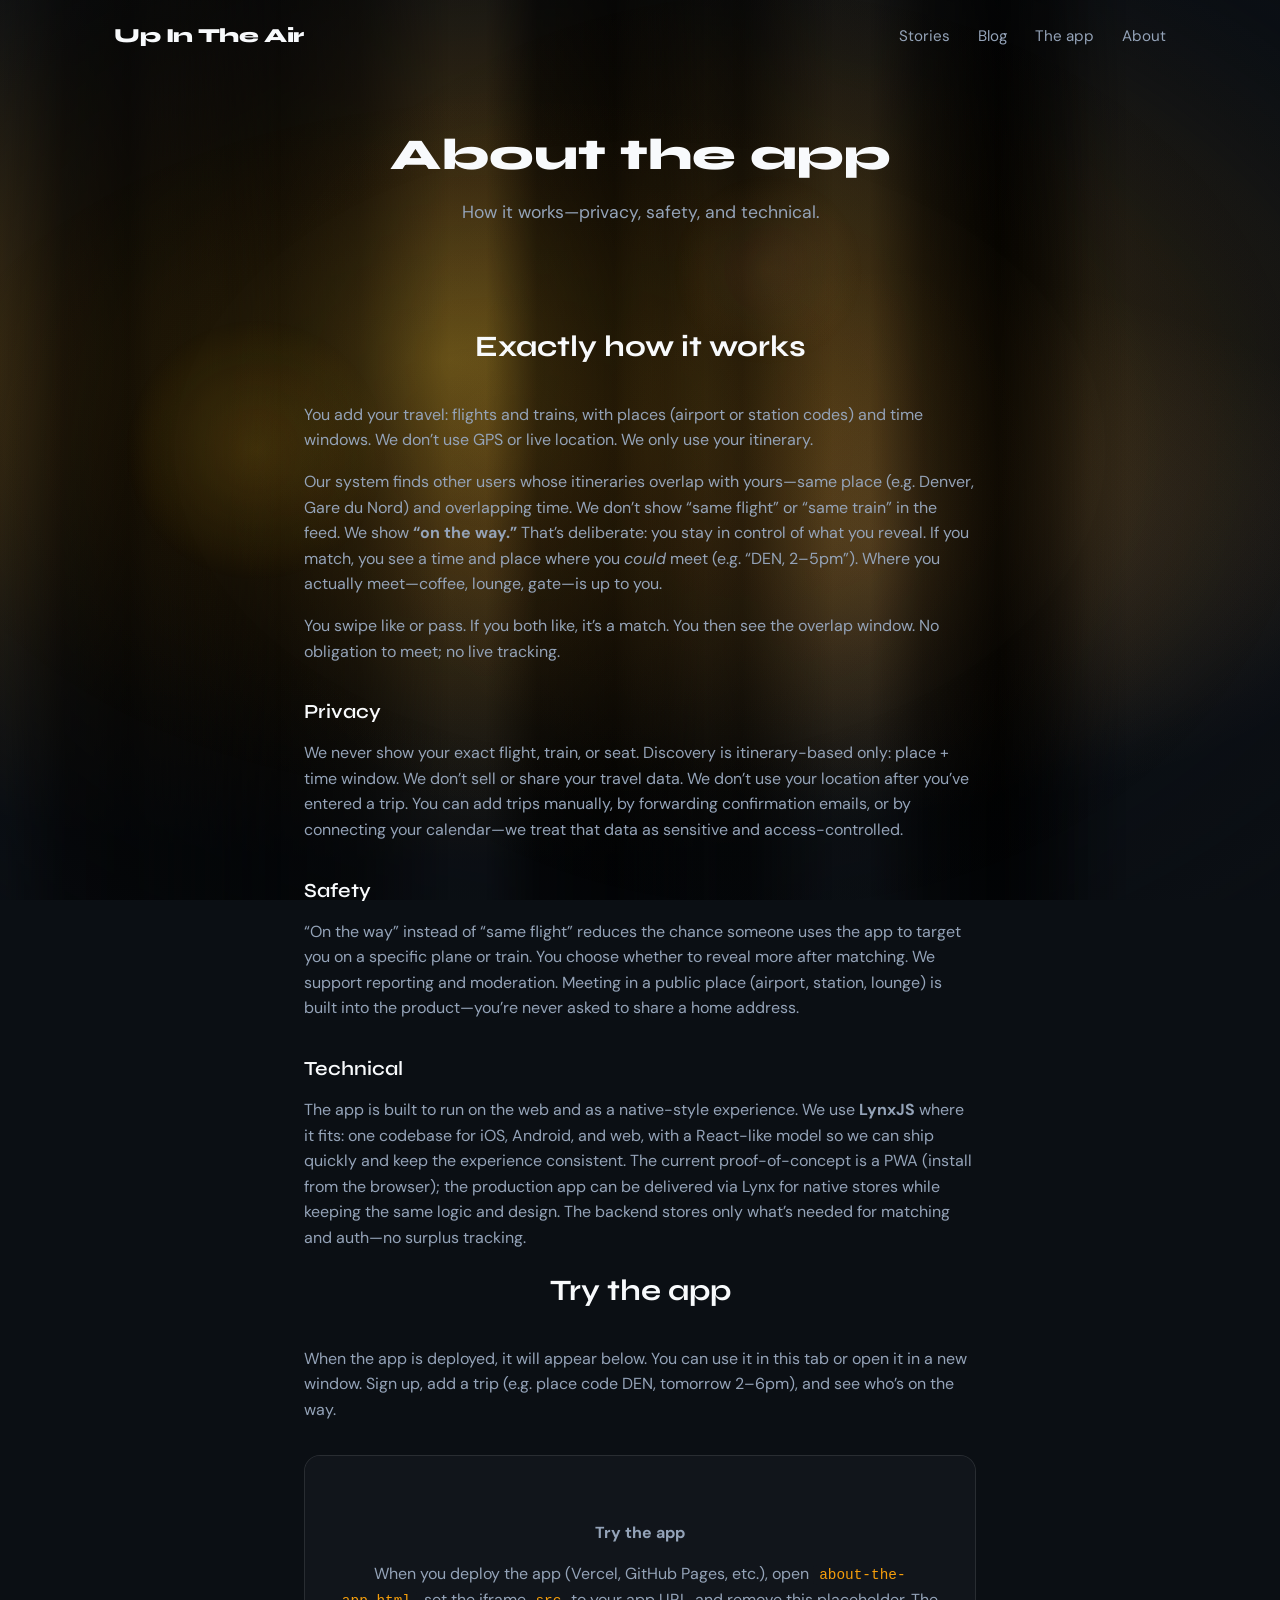
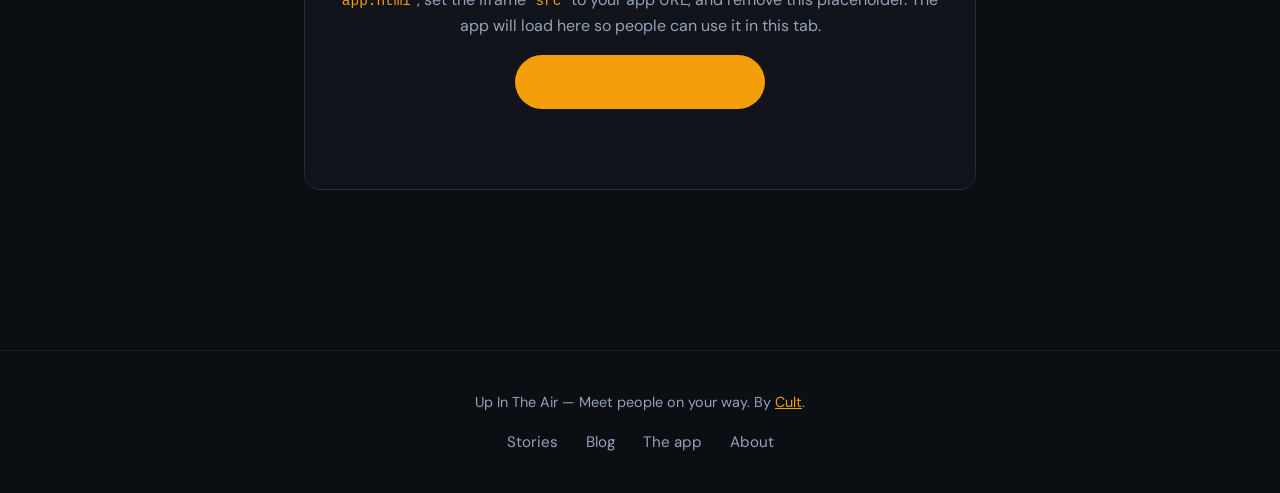
==== about-the-app.html @ 067f7d85 "Add files via upload" ====
<!DOCTYPE html>
<html lang="en">
<head>
  <meta charset="UTF-8" />
  <meta name="viewport" content="width=device-width, initial-scale=1.0" />
  <meta name="theme-color" content="#0c1222" />
  <title>About the app — Up In The Air</title>
  <link rel="preconnect" href="https://fonts.googleapis.com" />
  <link rel="preconnect" href="https://fonts.gstatic.com" crossorigin />
  <link href="https://fonts.googleapis.com/css2?family=Syne:wght@400;600;800&family=DM+Sans:ital,opsz,wght@0,9..40,400;0,9..40,500&display=swap" rel="stylesheet" />
  <link rel="stylesheet" href="styles.css" />
</head>
<body>
  <div class="train-window" aria-hidden="true">
    <div class="train-bg"></div>
    <div class="train-sun"></div>
    <div class="train-trees train-trees--back"><div class="train-trees-inner"></div></div>
    <div class="train-trees train-trees--front"><div class="train-trees-inner"></div></div>
    <div class="train-dapple"></div>
  </div>
  <header class="header">
    <a href="index.html" class="logo">Up In The Air</a>
    <nav class="nav">
      <a href="stories.html">Stories</a>
      <a href="blog.html">Blog</a>
      <a href="about-the-app.html">The app</a>
      <a href="about.html">About</a>
    </nav>
  </header>

  <main>
    <section class="page-hero">
      <h1>About the app</h1>
      <p>How it works—privacy, safety, and technical.</p>
    </section>

    <section class="section">
      <h2>Exactly how it works</h2>
      <p>You add your travel: flights and trains, with places (airport or station codes) and time windows. We don’t use GPS or live location. We only use your itinerary.</p>
      <p>Our system finds other users whose itineraries overlap with yours—same place (e.g. Denver, Gare du Nord) and overlapping time. We don’t show “same flight” or “same train” in the feed. We show <strong>“on the way.”</strong> That’s deliberate: you stay in control of what you reveal. If you match, you see a time and place where you <em>could</em> meet (e.g. “DEN, 2–5pm”). Where you actually meet—coffee, lounge, gate—is up to you.</p>
      <p>You swipe like or pass. If you both like, it’s a match. You then see the overlap window. No obligation to meet; no live tracking.</p>

      <h3>Privacy</h3>
      <p>We never show your exact flight, train, or seat. Discovery is itinerary-based only: place + time window. We don’t sell or share your travel data. We don’t use your location after you’ve entered a trip. You can add trips manually, by forwarding confirmation emails, or by connecting your calendar—we treat that data as sensitive and access-controlled.</p>

      <h3>Safety</h3>
      <p>“On the way” instead of “same flight” reduces the chance someone uses the app to target you on a specific plane or train. You choose whether to reveal more after matching. We support reporting and moderation. Meeting in a public place (airport, station, lounge) is built into the product—you’re never asked to share a home address.</p>

      <h3>Technical</h3>
      <p>The app is built to run on the web and as a native-style experience. We use <strong>LynxJS</strong> where it fits: one codebase for iOS, Android, and web, with a React-like model so we can ship quickly and keep the experience consistent. The current proof-of-concept is a PWA (install from the browser); the production app can be delivered via Lynx for native stores while keeping the same logic and design. The backend stores only what’s needed for matching and auth—no surplus tracking.</p>

      <h2 id="try">Try the app</h2>
      <p>When the app is deployed, it will appear below. You can use it in this tab or open it in a new window. Sign up, add a trip (e.g. place code DEN, tomorrow 2–6pm), and see who’s on the way.</p>

      <div class="app-embed-wrap">
        <!-- When the app is deployed, add its URL below and remove the placeholder div. -->
        <div class="app-embed-placeholder" id="app-placeholder">
          <p><strong>Try the app</strong></p>
          <p>When you deploy the app (Vercel, GitHub Pages, etc.), open <code>about-the-app.html</code>, set the iframe <code>src</code> to your app URL, and remove this placeholder. The app will load here so people can use it in this tab.</p>
          <p><a href="index.html#coming" class="btn">Get notified when it’s live</a></p>
        </div>
        <!-- <iframe title="Up In The Air app" src="https://your-app-url.vercel.app"></iframe> -->
      </div>
    </section>
  </main>

  <footer class="footer">
    <p>Up In The Air — Meet people on your way. By <a href="about.html" style="color: var(--accent);">Cult</a>.</p>
    <nav class="nav">
      <a href="stories.html">Stories</a>
      <a href="blog.html">Blog</a>
      <a href="about-the-app.html">The app</a>
      <a href="about.html">About</a>
    </nav>
  </footer>
</body>
</html>
---- styles.css ----
:root {
  --bg: #0b0f14;
  --bg-soft: #0e1218;
  --surface: #11151b;
  --surface-hover: #1a2332;
  --text: #f8fafc;
  --muted: #94a3b8;
  --accent: #f59e0b;
  --accent-soft: rgba(245, 158, 11, 0.15);
  --font-display: 'Syne', system-ui, sans-serif;
  --font-body: 'DM Sans', system-ui, sans-serif;
}

* {
  box-sizing: border-box;
}

html {
  scroll-behavior: smooth;
}

body {
  margin: 0;
  font-family: var(--font-body);
  font-size: 1rem;
  line-height: 1.6;
  color: var(--text);
  background: var(--bg);
  -webkit-font-smoothing: antialiased;
  position: relative;
  min-height: 100vh;
}

/* Train window: sun through trees — warm light + moving shadow forms */
.train-window {
  position: fixed;
  inset: 0;
  z-index: -2;
  overflow: hidden;
  pointer-events: none;
}

/* Sun: warm glow coming through the “window” */
.train-bg {
  position: absolute;
  inset: 0;
  background: var(--bg);
}

.train-sun {
  position: absolute;
  inset: 0;
  background:
    radial-gradient(
      ellipse 120% 80% at 35% 40%,
      rgba(251, 191, 36, 0.35) 0%,
      rgba(245, 158, 11, 0.2) 25%,
      rgba(245, 158, 11, 0.08) 50%,
      transparent 70%
    ),
    radial-gradient(
      ellipse 80% 60% at 70% 60%,
      rgba(253, 186, 116, 0.15) 0%,
      transparent 50%
    );
}

/* Tree shadows: dark bands with soft edges. Transparent = gap where light comes through. */
.train-trees {
  position: absolute;
  inset: 0;
  width: 100%;
  height: 100%;
  overflow: hidden;
}

.train-trees-inner {
  position: absolute;
  left: 0;
  top: 0;
  height: 100%;
  width: 200%;
  will-change: transform;
}

/* Back trees: slower, softer, wider “trunks” */
/* Repeat unit = 50% of inner (= 1 viewport) for seamless loop */
.train-trees--back .train-trees-inner {
  background-size: 50% 100%;
  background-repeat: repeat-x;
  background-image:
    linear-gradient(90deg,
      transparent 0%, transparent 12%,
      rgba(0, 0, 0, 0.5) 18%, rgba(0, 0, 0, 0.65) 22%, rgba(0, 0, 0, 0.5) 28%,
      transparent 35%, transparent 48%,
      rgba(0, 0, 0, 0.45) 52%, rgba(0, 0, 0, 0.6) 58%,
      transparent 65%, transparent 72%,
      rgba(0, 0, 0, 0.55) 78%, rgba(0, 0, 0, 0.4) 82%,
      transparent 88%, transparent 100%
    );
  animation: train-slide 24s linear infinite;
}

/* Front trees: faster */
.train-trees--front .train-trees-inner {
  background-size: 50% 100%;
  background-repeat: repeat-x;
  background-image:
    linear-gradient(90deg,
      transparent 0%,
      rgba(0, 0, 0, 0.55) 5%, rgba(0, 0, 0, 0.7) 10%, rgba(0, 0, 0, 0.5) 15%,
      transparent 22%, transparent 38%,
      rgba(0, 0, 0, 0.6) 42%, rgba(0, 0, 0, 0.75) 48%,
      transparent 55%, transparent 68%,
      rgba(0, 0, 0, 0.5) 72%, rgba(0, 0, 0, 0.65) 78%,
      transparent 85%, transparent 100%
    );
  animation: train-slide 14s linear infinite;
}

/* Dappled light: soft moving spots (sun through leaves) */
.train-dapple {
  position: absolute;
  inset: 0;
  width: 200%;
  height: 100%;
  background-size: 50% 100%;
  background-repeat: repeat-x;
  background-image: radial-gradient(circle at 20% 50%, rgba(251, 191, 36, 0.16) 0%, transparent 12%),
    radial-gradient(circle at 60% 30%, rgba(253, 186, 116, 0.1) 0%, transparent 10%);
  animation: train-slide 20s linear infinite;
  opacity: 0.9;
}

@keyframes train-slide {
  0% { transform: translateX(0); }
  100% { transform: translateX(-50%); }
}

@media (prefers-reduced-motion: reduce) {
  .train-trees-inner,
  .train-dapple {
    animation: none;
  }
  .train-sun {
    opacity: 0.8;
  }
}

/* Fluid overlay: soft warmth, no hard edges */
body::before {
  content: '';
  position: fixed;
  inset: 0;
  z-index: -1;
  background:
    radial-gradient(ellipse 120% 100% at 40% 50%, rgba(245, 158, 11, 0.06) 0%, transparent 40%),
    radial-gradient(ellipse 100% 120% at 60% 50%, rgba(245, 158, 11, 0.03) 0%, transparent 45%);
  pointer-events: none;
}

/* Fluid edge: very soft, gradual blend — no block, just a gentle fade */
body::after {
  content: '';
  position: fixed;
  inset: 0;
  z-index: -1;
  background: radial-gradient(
    ellipse 90% 85% at 50% 50%,
    transparent 0%,
    transparent 40%,
    rgba(11, 15, 20, 0.08) 55%,
    rgba(11, 15, 20, 0.18) 70%,
    rgba(11, 15, 20, 0.32) 82%,
    rgba(11, 15, 20, 0.45) 92%,
    rgba(11, 15, 20, 0.55) 100%
  );
  pointer-events: none;
}

/* Header */
.header {
  display: flex;
  align-items: center;
  justify-content: space-between;
  padding: 1.25rem 1.5rem;
  max-width: 1100px;
  margin: 0 auto;
  position: relative;
  z-index: 10;
}

.logo {
  font-family: var(--font-display);
  font-weight: 800;
  font-size: 1.25rem;
  letter-spacing: -0.02em;
  color: var(--text);
  text-decoration: none;
  transition: color 0.2s;
}

.logo:hover {
  color: var(--accent);
}

.nav {
  display: flex;
  gap: 1.75rem;
  flex-wrap: wrap;
}

.nav a {
  color: var(--muted);
  text-decoration: none;
  font-size: 0.95rem;
  transition: color 0.2s, transform 0.2s;
}

.nav a:hover {
  color: var(--accent);
  transform: translateY(-1px);
}

/* Hero */
.hero {
  padding: 5rem 1.5rem 6rem;
  max-width: 720px;
  margin: 0 auto;
  text-align: center;
  position: relative;
}

.hero h1 {
  font-family: var(--font-display);
  font-size: clamp(2.75rem, 7vw, 4rem);
  font-weight: 800;
  letter-spacing: -0.03em;
  line-height: 1.08;
  margin: 0 0 1.5rem 0;
  background: linear-gradient(180deg, var(--text) 0%, var(--muted) 100%);
  -webkit-background-clip: text;
  -webkit-text-fill-color: transparent;
  background-clip: text;
}

.hero-tagline {
  font-size: 1.25rem;
  color: var(--muted);
  line-height: 1.65;
  margin: 0 0 2rem 0;
}

.hero-cta {
  margin: 0;
}

/* Buttons */
.btn {
  display: inline-block;
  padding: 0.875rem 1.75rem;
  font-size: 1rem;
  font-weight: 600;
  font-family: var(--font-body);
  color: var(--bg);
  background: var(--accent);
  border: none;
  border-radius: 9999px;
  text-decoration: none;
  cursor: pointer;
  transition: transform 0.2s, box-shadow 0.2s, background 0.2s;
}

.btn:hover {
  transform: translateY(-2px);
  box-shadow: 0 8px 28px rgba(245, 158, 11, 0.3);
  background: #fbbf24;
}

.btn-secondary {
  background: var(--surface);
  color: var(--text);
  border: 1px solid rgba(255,255,255,0.12);
}

.btn-secondary:hover {
  border-color: var(--accent);
  color: var(--accent);
  box-shadow: none;
}

/* Strips: integrated with the page — no blocks, no halo; soft divider + typography only */
.strip {
  padding: 2.75rem 1.5rem;
  text-align: center;
  background: transparent;
}

/* Soft horizontal rule that fades at the edges — ties sections without a box */
.strip::before {
  content: '';
  display: block;
  width: 60%;
  max-width: 280px;
  height: 1px;
  margin: 0 auto 2rem;
  background: linear-gradient(
    90deg,
    transparent 0%,
    rgba(248, 250, 252, 0.08) 20%,
    rgba(248, 250, 252, 0.12) 50%,
    rgba(248, 250, 252, 0.08) 80%,
    transparent 100%
  );
}

.strip p {
  max-width: 560px;
  margin: 0 auto;
  font-size: 1.1rem;
  color: var(--muted);
}

.strip strong {
  color: var(--accent);
}

/* Sections */
.section {
  padding: 4rem 1.5rem;
  max-width: 720px;
  margin: 0 auto;
}

.section h2 {
  font-family: var(--font-display);
  font-size: 1.85rem;
  font-weight: 700;
  margin: 0 0 2rem 0;
  text-align: center;
}

.section h3 {
  font-family: var(--font-display);
  font-size: 1.25rem;
  font-weight: 600;
  margin: 2rem 0 0.75rem 0;
}

.section p {
  color: var(--muted);
  margin: 0 0 1rem 0;
}

/* Steps */
.steps {
  list-style: none;
  padding: 0;
  margin: 0;
}

.steps li {
  display: flex;
  align-items: flex-start;
  gap: 1rem;
  margin-bottom: 1.5rem;
  padding-bottom: 1.5rem;
  border-bottom: 1px solid rgba(255,255,255,0.06);
  transition: opacity 0.2s;
}

.steps li:hover {
  opacity: 1;
}

.steps li:last-child {
  margin-bottom: 0;
  padding-bottom: 0;
  border-bottom: 0;
}

.step-num {
  flex-shrink: 0;
  width: 2rem;
  height: 2rem;
  display: flex;
  align-items: center;
  justify-content: center;
  font-family: var(--font-display);
  font-weight: 800;
  font-size: 0.9rem;
  color: var(--bg);
  background: var(--accent);
  border-radius: 50%;
  transition: transform 0.2s;
}

.steps li:hover .step-num {
  transform: scale(1.1);
}

/* Cards */
.card-grid {
  display: grid;
  grid-template-columns: repeat(auto-fill, minmax(280px, 1fr));
  gap: 1.25rem;
  margin-top: 2rem;
}

.card {
  background: var(--surface);
  border-radius: 16px;
  padding: 1.5rem;
  border: 1px solid rgba(255,255,255,0.06);
  text-decoration: none;
  color: inherit;
  display: block;
  transition: transform 0.25s, box-shadow 0.25s, border-color 0.25s;
}

.card:hover {
  transform: translateY(-4px);
  box-shadow: 0 12px 32px rgba(0,0,0,0.3);
  border-color: rgba(245, 158, 11, 0.2);
}

.card-title {
  font-family: var(--font-display);
  font-size: 1.1rem;
  font-weight: 700;
  margin: 0 0 0.5rem 0;
  color: var(--text);
}

.card-meta {
  font-size: 0.85rem;
  color: var(--muted);
  margin: 0 0 0.75rem 0;
}

.card-excerpt {
  font-size: 0.95rem;
  color: var(--muted);
  line-height: 1.5;
  margin: 0;
}

/* Story cards */
.story-card {
  background: var(--surface);
  border-radius: 16px;
  padding: 2rem;
  margin-bottom: 1.5rem;
  border-left: 4px solid var(--accent);
  transition: transform 0.2s, background 0.2s;
}

.story-card:hover {
  background: var(--surface-hover);
  transform: translateX(4px);
}

.story-card h3 {
  margin-top: 0;
}

.story-card .quote {
  font-style: italic;
  color: var(--muted);
  margin: 1rem 0;
  padding-left: 1rem;
  border-left: 2px solid var(--accent);
}

/* CTA block */
.cta-block {
  text-align: center;
}

.cta-block p {
  color: var(--muted);
  margin: 0 0 1.5rem 0;
}

.email-form {
  display: flex;
  flex-wrap: wrap;
  gap: 0.75rem;
  justify-content: center;
  max-width: 400px;
  margin: 0 auto 0.5rem;
}

.email-form input {
  flex: 1;
  min-width: 200px;
  padding: 0.875rem 1rem;
  font-size: 1rem;
  font-family: var(--font-body);
  color: var(--text);
  background: var(--surface);
  border: 1px solid rgba(255,255,255,0.15);
  border-radius: 10px;
  transition: border-color 0.2s;
}

.email-form input:focus {
  outline: none;
  border-color: var(--accent);
}

.email-form input::placeholder {
  color: var(--muted);
}

.email-form .btn {
  padding: 0.875rem 1.5rem;
}

.note {
  font-size: 0.85rem;
  color: var(--muted);
  margin: 0;
}

code {
  font-size: 0.9em;
  padding: 0.15em 0.4em;
  background: var(--surface);
  border-radius: 4px;
  color: var(--accent);
}

/* App embed */
.app-embed-wrap {
  margin: 2rem 0;
  border-radius: 16px;
  overflow: hidden;
  border: 1px solid rgba(255,255,255,0.1);
  background: var(--surface);
}

.app-embed-wrap iframe {
  display: block;
  width: 100%;
  height: 640px;
  border: none;
}

.app-embed-placeholder {
  padding: 4rem 2rem;
  text-align: center;
  color: var(--muted);
  background: var(--surface);
}

.app-embed-placeholder a {
  color: var(--accent);
}

/* Manifesto / longform */
.manifesto {
  max-width: 640px;
  margin: 0 auto;
}

.manifesto p {
  font-size: 1.05rem;
  line-height: 1.75;
  margin-bottom: 1.25rem;
}

.manifesto .lead {
  font-size: 1.2rem;
  color: var(--muted);
}

/* Footer */
.footer {
  padding: 2.5rem 1.5rem;
  text-align: center;
  border-top: 1px solid rgba(255,255,255,0.06);
  margin-top: 4rem;
}

.footer p {
  margin: 0;
  font-size: 0.9rem;
  color: var(--muted);
}

.footer .nav {
  justify-content: center;
  margin-top: 1rem;
}

/* Page title */
.page-hero {
  padding: 3rem 1.5rem 2rem;
  text-align: center;
  max-width: 720px;
  margin: 0 auto;
}

.page-hero h1 {
  font-family: var(--font-display);
  font-size: clamp(2rem, 5vw, 2.75rem);
  font-weight: 800;
  margin: 0 0 0.5rem 0;
}

.page-hero p {
  font-size: 1.1rem;
  color: var(--muted);
  margin: 0;
}

/* Blog post */
.post-body {
  max-width: 680px;
  margin: 0 auto;
  padding: 0 1.5rem 4rem;
}

.post-body h2 {
  font-family: var(--font-display);
  font-size: 1.5rem;
  margin: 2.5rem 0 1rem 0;
}

.post-body p {
  margin-bottom: 1.25rem;
}

/* Responsive */
@media (max-width: 600px) {
  .email-form {
    flex-direction: column;
  }
  .email-form input {
    min-width: 0;
  }
  .nav {
    gap: 1rem;
  }
}
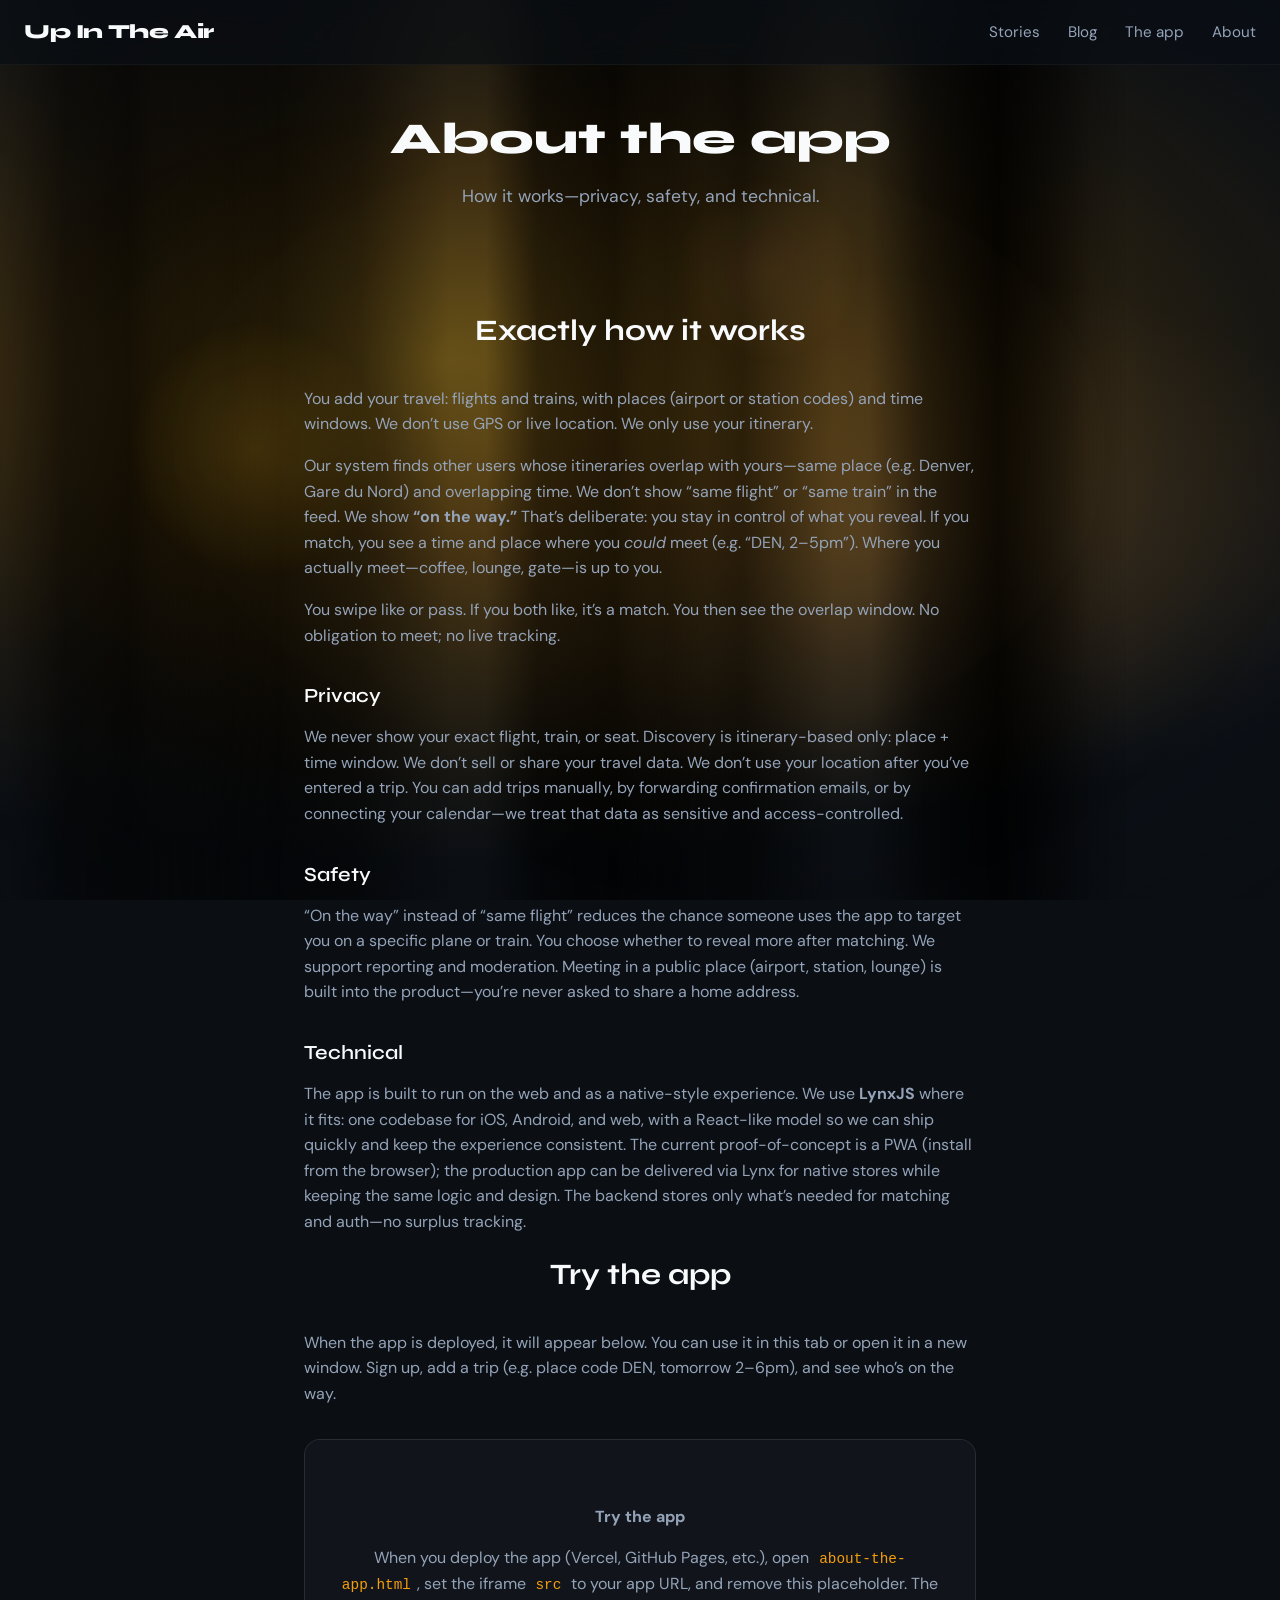
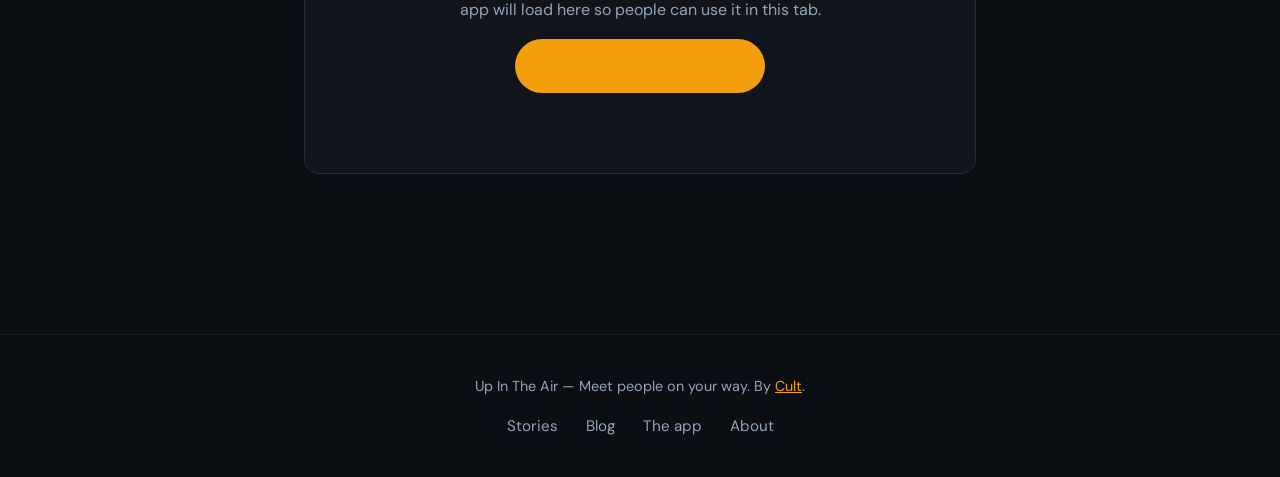
==== commit 977e20a4: "Add files via upload" ====
--- a/about-the-app.html
+++ b/about-the-app.html
@@ -20,6 +20,9 @@
   </div>
   <header class="header">
     <a href="index.html" class="logo">Up In The Air</a>
+    <button class="nav-toggle" aria-label="Menu" aria-expanded="false">
+      <svg width="24" height="24" viewBox="0 0 24 24" fill="none" stroke="currentColor" stroke-width="2" stroke-linecap="round"><line x1="3" y1="6" x2="21" y2="6"/><line x1="3" y1="12" x2="21" y2="12"/><line x1="3" y1="18" x2="21" y2="18"/></svg>
+    </button>
     <nav class="nav">
       <a href="stories.html">Stories</a>
       <a href="blog.html">Blog</a>
@@ -73,5 +76,6 @@
       <a href="about.html">About</a>
     </nav>
   </footer>
+  <script src="main.js"></script>
 </body>
 </html>
--- a/styles.css
+++ b/styles.css
@@ -178,16 +178,27 @@
   pointer-events: none;
 }
 
-/* Header */
+/* Header: fixed, glass blur, scroll-hide */
 .header {
+  position: fixed;
+  top: 0;
+  left: 0;
+  right: 0;
+  z-index: 100;
   display: flex;
   align-items: center;
   justify-content: space-between;
-  padding: 1.25rem 1.5rem;
-  max-width: 1100px;
-  margin: 0 auto;
-  position: relative;
-  z-index: 10;
+  padding: 1rem 1.5rem;
+  max-width: none;
+  background: rgba(11, 15, 20, 0.7);
+  -webkit-backdrop-filter: blur(16px) saturate(140%);
+  backdrop-filter: blur(16px) saturate(140%);
+  border-bottom: 1px solid rgba(255,255,255,0.04);
+  transition: transform 0.35s ease;
+}
+
+.header--hidden {
+  transform: translateY(-100%);
 }
 
 .logo {
@@ -198,16 +209,31 @@
   color: var(--text);
   text-decoration: none;
   transition: color 0.2s;
+  flex-shrink: 0;
 }
 
 .logo:hover {
   color: var(--accent);
+}
+
+/* Hamburger toggle (mobile only) */
+.nav-toggle {
+  display: none;
+  background: none;
+  border: none;
+  cursor: pointer;
+  padding: 0.25rem;
+  color: var(--text);
+}
+
+.nav-toggle svg {
+  display: block;
 }
 
 .nav {
   display: flex;
   gap: 1.75rem;
-  flex-wrap: wrap;
+  align-items: center;
 }
 
 .nav a {
@@ -220,6 +246,48 @@
 .nav a:hover {
   color: var(--accent);
   transform: translateY(-1px);
+}
+
+@media (max-width: 600px) {
+  .nav-toggle {
+    display: block;
+  }
+
+  .header .nav {
+    position: absolute;
+    top: 100%;
+    left: 0;
+    right: 0;
+    flex-direction: column;
+    gap: 0;
+    background: rgba(11, 15, 20, 0.92);
+    -webkit-backdrop-filter: blur(16px);
+    backdrop-filter: blur(16px);
+    border-bottom: 1px solid rgba(255,255,255,0.06);
+    max-height: 0;
+    overflow: hidden;
+    transition: max-height 0.35s ease;
+  }
+
+  .header .nav.nav--open {
+    max-height: 280px;
+  }
+
+  .header .nav a {
+    display: block;
+    padding: 0.875rem 1.5rem;
+    font-size: 1rem;
+    border-bottom: 1px solid rgba(255,255,255,0.04);
+  }
+
+  .header .nav a:last-child {
+    border-bottom: none;
+  }
+}
+
+/* Spacer for fixed header */
+body {
+  padding-top: 3.5rem;
 }
 
 /* Hero */
@@ -632,6 +700,40 @@
   margin-bottom: 1.25rem;
 }
 
+/* Post hero image */
+.post-hero-img {
+  display: block;
+  width: 100%;
+  max-width: 680px;
+  margin: 0 auto 2rem;
+  border-radius: 12px;
+  aspect-ratio: 2 / 1;
+  object-fit: cover;
+  opacity: 0.85;
+  transition: opacity 0.3s;
+}
+
+.post-hero-img:hover {
+  opacity: 1;
+}
+
+/* Card image */
+.card-img {
+  display: block;
+  width: 100%;
+  height: 140px;
+  object-fit: cover;
+  border-radius: 10px 10px 0 0;
+  margin: -1.5rem -1.5rem 1rem;
+  width: calc(100% + 3rem);
+  opacity: 0.8;
+  transition: opacity 0.3s;
+}
+
+.card:hover .card-img {
+  opacity: 1;
+}
+
 /* Responsive */
 @media (max-width: 600px) {
   .email-form {
@@ -640,7 +742,4 @@
   .email-form input {
     min-width: 0;
   }
-  .nav {
-    gap: 1rem;
-  }
-}
+}
